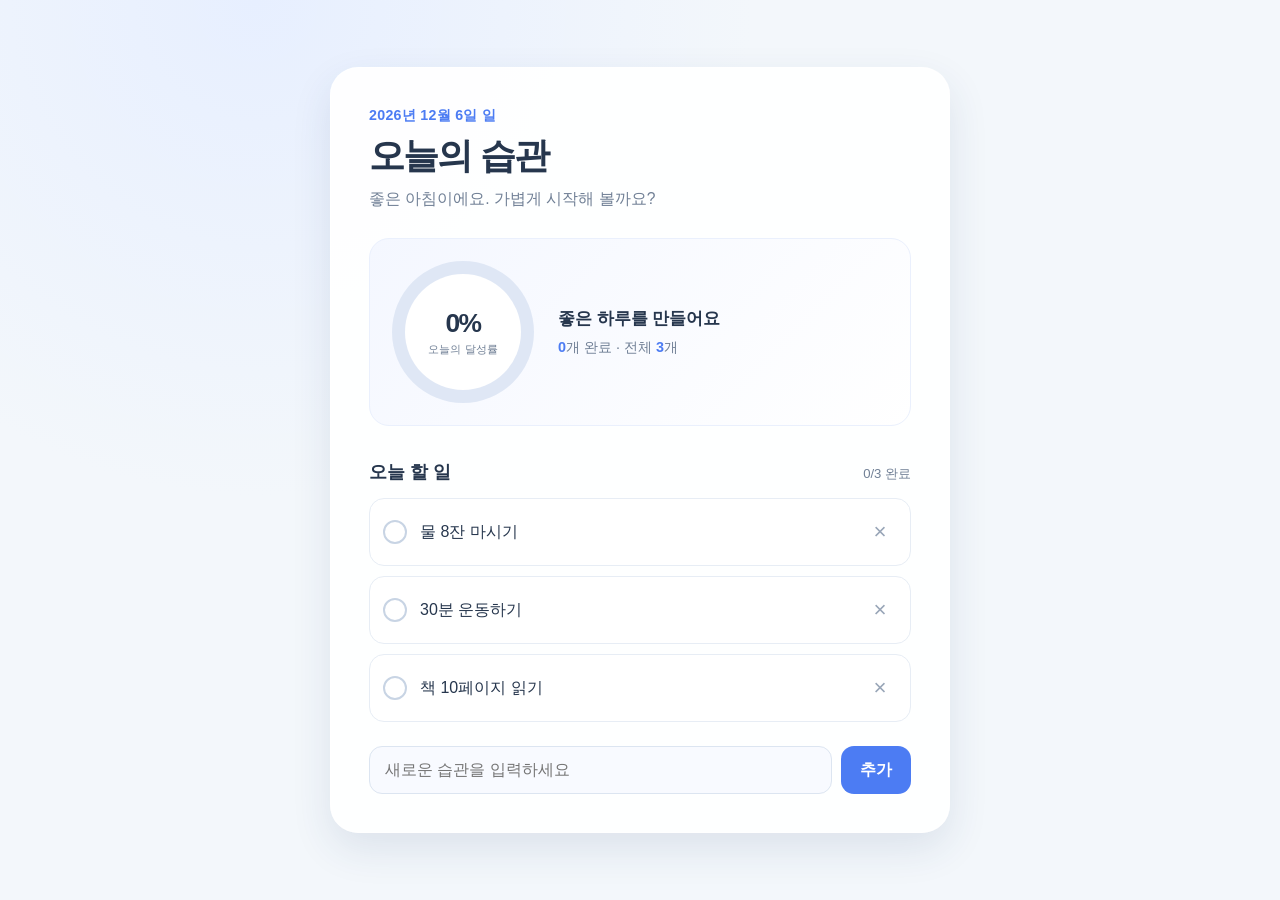
==== Week4(GenAI)/habit_app/index.html @ 5cd95c8a "habit_app 실습" ====
<!DOCTYPE html>
<html lang="ko">
<head>
  <meta charset="UTF-8" />
  <meta name="viewport" content="width=device-width, initial-scale=1.0" />
  <meta name="description" content="오늘의 습관을 기록하고 달성률을 확인하는 습관 관리 앱" />
  <title>오늘의 습관</title>
  <link rel="stylesheet" href="css/style.css" />
</head>
<body>
  <main class="app-shell">
    <section class="habit-app" aria-labelledby="app-title">
      <header class="app-header">
        <p class="eyebrow" id="today-date"></p>
        <h1 id="app-title">오늘의 습관</h1>
        <p class="greeting" id="greeting"></p>
      </header>

      <section class="progress-card" aria-labelledby="progress-title">
        <div class="progress-ring" id="progress-ring" role="img" aria-label="오늘의 달성률 0퍼센트">
          <div class="progress-center">
            <strong id="progress-percent">0%</strong>
            <span>오늘의 달성률</span>
          </div>
        </div>
        <div class="progress-copy">
          <h2 id="progress-title">좋은 하루를 만들어요</h2>
          <p><strong id="completed-count">0</strong>개 완료 · 전체 <strong id="total-count">0</strong>개</p>
        </div>
      </section>

      <section class="habits-section" aria-labelledby="habits-title">
        <div class="section-heading">
          <h2 id="habits-title">오늘 할 일</h2>
          <span id="habit-summary" aria-live="polite"></span>
        </div>
        <ul class="habit-list" id="habit-list" aria-live="polite"></ul>
        <p class="empty-message" id="empty-message" hidden>아직 습관이 없어요. 첫 습관을 추가해 보세요.</p>
      </section>

      <form class="add-form" id="add-form">
        <label class="sr-only" for="habit-input">새 습관</label>
        <input id="habit-input" type="text" maxlength="50" placeholder="새로운 습관을 입력하세요" autocomplete="off" required />
        <button type="submit" aria-label="습관 추가">추가</button>
      </form>
    </section>
  </main>
  <script src="js/app.js"></script>
</body>
</html>
---- Week4(GenAI)/habit_app/css/style.css ----
:root {
  --ink: #26364d;
  --muted: #718096;
  --surface: #ffffff;
  --background: #f3f7fb;
  --primary: #4c7cf3;
  --primary-soft: #eaf0ff;
  --success: #2fa779;
  --success-soft: #e9f8f1;
  --line: #e7edf5;
  --shadow: 0 16px 40px rgba(40, 65, 105, 0.11);
}

* { box-sizing: border-box; }

body {
  min-width: 320px;
  min-height: 100vh;
  margin: 0;
  color: var(--ink);
  font-family: "Pretendard", "Apple SD Gothic Neo", "Noto Sans KR", Arial, sans-serif;
  background: radial-gradient(circle at 20% 0%, #e7efff 0, transparent 31rem), var(--background);
}

button, input { font: inherit; }
button { cursor: pointer; }

.app-shell { display: grid; min-height: 100vh; place-items: center; padding: 32px 18px; }

.habit-app {
  width: min(100%, 620px);
  padding: 38px;
  background: rgba(255, 255, 255, 0.92);
  border: 1px solid rgba(255, 255, 255, 0.75);
  border-radius: 28px;
  box-shadow: var(--shadow);
}

.app-header { margin-bottom: 28px; }
.eyebrow { margin: 0 0 7px; color: var(--primary); font-size: 0.89rem; font-weight: 700; letter-spacing: 0.02em; }
h1, h2, p { margin-top: 0; }
h1 { margin-bottom: 8px; font-size: clamp(1.8rem, 5vw, 2.25rem); letter-spacing: -0.05em; }
.greeting { margin-bottom: 0; color: var(--muted); font-size: 0.98rem; }

.progress-card {
  display: flex;
  align-items: center;
  gap: 24px;
  padding: 22px;
  margin-bottom: 34px;
  background: linear-gradient(135deg, #f4f7ff, #fff);
  border: 1px solid #eaf0fd;
  border-radius: 20px;
}

.progress-ring {
  --progress: 0%;
  display: grid;
  flex: 0 0 auto;
  width: 142px;
  aspect-ratio: 1;
  place-items: center;
  border-radius: 50%;
  background: conic-gradient(var(--primary) var(--progress), #dfe7f5 0);
  transition: background 0.35s ease;
}

.progress-center {
  display: grid;
  width: 116px;
  aspect-ratio: 1;
  place-content: center;
  text-align: center;
  background: var(--surface);
  border-radius: 50%;
}
.progress-center strong { font-size: 1.65rem; letter-spacing: -0.06em; }
.progress-center span { margin-top: 3px; color: var(--muted); font-size: 0.7rem; }
.progress-copy h2 { margin-bottom: 8px; font-size: 1.05rem; }
.progress-copy p { margin: 0; color: var(--muted); font-size: 0.9rem; }
.progress-copy strong { color: var(--primary); }

.section-heading { display: flex; align-items: baseline; justify-content: space-between; gap: 12px; margin-bottom: 14px; }
.section-heading h2 { margin: 0; font-size: 1.12rem; }
.section-heading span { color: var(--muted); font-size: 0.82rem; }
.habit-list { display: grid; gap: 10px; padding: 0; margin: 0; list-style: none; }

.habit-item {
  display: flex;
  align-items: center;
  gap: 13px;
  min-height: 68px;
  padding: 12px 13px;
  background: var(--surface);
  border: 1px solid var(--line);
  border-radius: 15px;
  transition: 0.2s ease;
}
.habit-item:hover { transform: translateY(-1px); box-shadow: 0 6px 16px rgba(58, 76, 106, 0.07); }
.habit-item.is-done { background: var(--success-soft); border-color: #d7f0e5; }
.habit-check { position: relative; width: 24px; height: 24px; margin: 0; appearance: none; border: 2px solid #c8d4e4; border-radius: 50%; outline-offset: 3px; flex: 0 0 auto; }
.habit-check:checked { border-color: var(--success); background: var(--success); }
.habit-check:checked::after { position: absolute; top: 4px; left: 7px; width: 6px; height: 10px; content: ""; border: solid white; border-width: 0 2px 2px 0; transform: rotate(45deg); }
.habit-name { flex: 1; line-height: 1.4; word-break: break-all; }
.is-done .habit-name { color: #718579; text-decoration: line-through; }
.delete-button { width: 34px; height: 34px; color: #98a5b7; background: transparent; border: 0; border-radius: 9px; font-size: 1.4rem; line-height: 1; }
.delete-button:hover, .delete-button:focus-visible { color: #d35462; background: #fff0f1; }

.empty-message { padding: 24px 12px; margin: 0; color: var(--muted); text-align: center; border: 1px dashed #ced9e7; border-radius: 14px; }
.add-form { display: flex; gap: 9px; margin-top: 24px; }
.add-form input { min-width: 0; flex: 1; padding: 14px 15px; color: var(--ink); background: #f8faff; border: 1px solid #dce5f1; border-radius: 13px; outline: none; }
.add-form input:focus { border-color: var(--primary); box-shadow: 0 0 0 3px var(--primary-soft); }
.add-form button { padding: 0 19px; color: white; font-weight: 700; background: var(--primary); border: 0; border-radius: 13px; transition: background 0.2s ease, transform 0.2s ease; }
.add-form button:hover { background: #386ce9; transform: translateY(-1px); }
.sr-only { position: absolute; width: 1px; height: 1px; padding: 0; margin: -1px; overflow: hidden; clip: rect(0, 0, 0, 0); white-space: nowrap; border: 0; }

@media (max-width: 480px) {
  .app-shell { padding: 0; place-items: stretch; }
  .habit-app { min-height: 100vh; padding: 28px 20px; border: 0; border-radius: 0; }
  .progress-card { gap: 16px; padding: 18px; }
  .progress-ring { width: 118px; }
  .progress-center { width: 96px; }
  .progress-center strong { font-size: 1.4rem; }
  .progress-copy h2 { font-size: 0.96rem; }
  .add-form button { padding: 0 15px; }
}
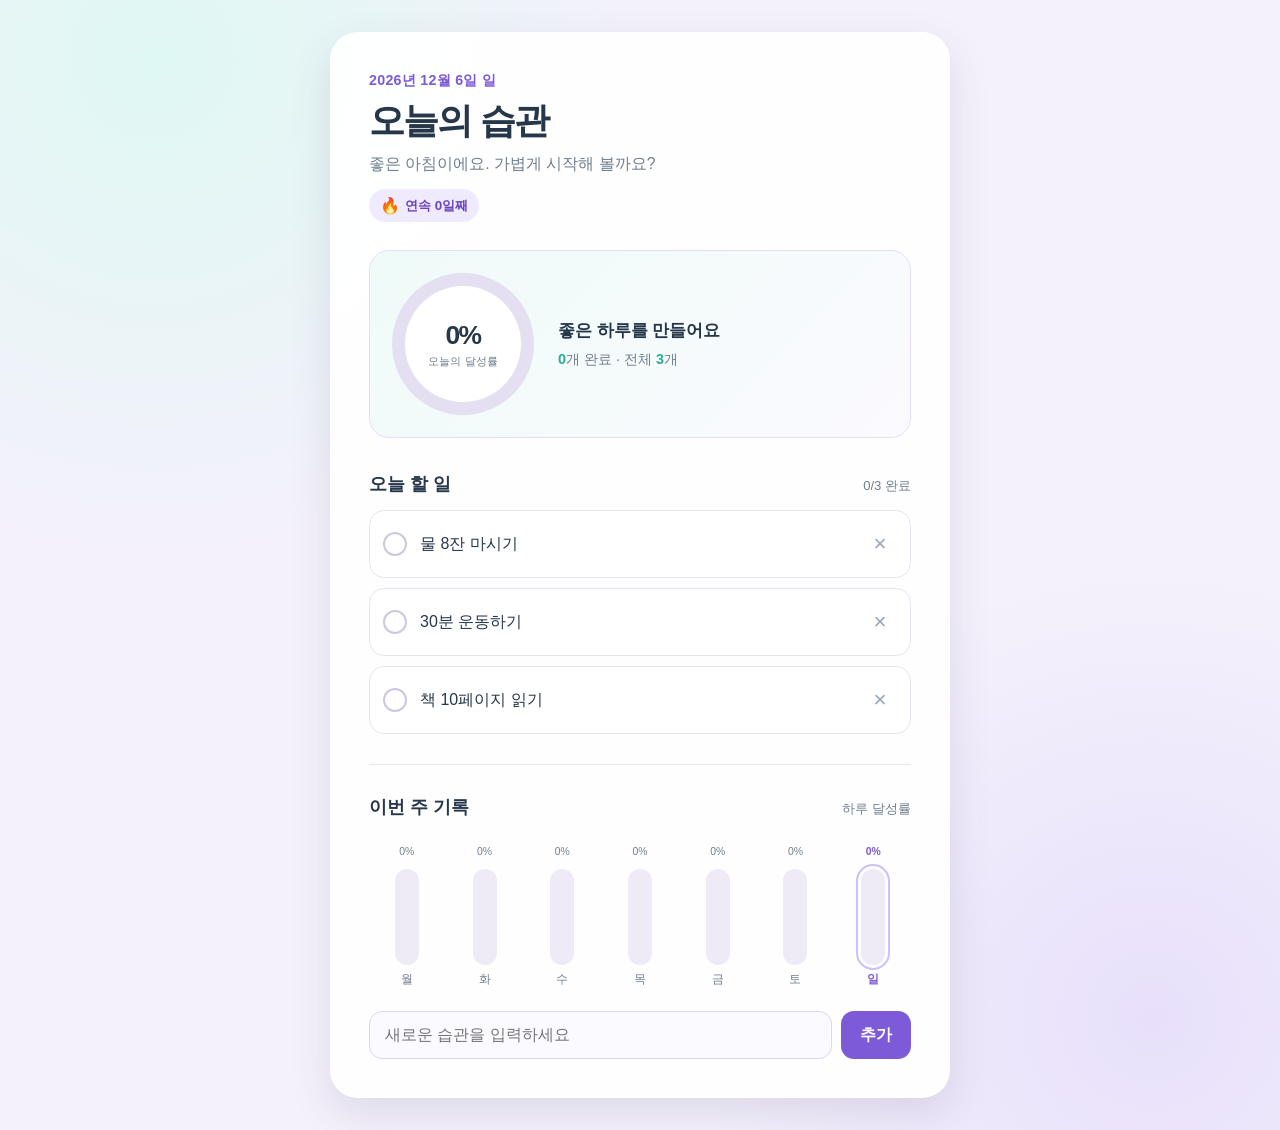
==== commit 38e42278: "habit_app 수정" ====
--- a/Week4(GenAI)/habit_app/index.html
+++ b/Week4(GenAI)/habit_app/index.html
@@ -9,11 +9,20 @@
 </head>
 <body>
   <main class="app-shell">
+    <div class="celebration" id="celebration" aria-live="polite" aria-atomic="true" hidden>
+      <div class="confetti" aria-hidden="true"></div>
+      <div class="celebration-message">
+        <span class="celebration-icon" aria-hidden="true">✦</span>
+        <strong>오늘의 습관을 모두 달성했어요!</strong>
+        <span>정말 멋져요. 내일도 함께해요.</span>
+      </div>
+    </div>
     <section class="habit-app" aria-labelledby="app-title">
       <header class="app-header">
         <p class="eyebrow" id="today-date"></p>
         <h1 id="app-title">오늘의 습관</h1>
         <p class="greeting" id="greeting"></p>
+        <p class="streak" aria-live="polite"><span aria-hidden="true">🔥</span> <strong id="streak-count">연속 0일째</strong></p>
       </header>
 
       <section class="progress-card" aria-labelledby="progress-title">
@@ -38,9 +47,17 @@
         <p class="empty-message" id="empty-message" hidden>아직 습관이 없어요. 첫 습관을 추가해 보세요.</p>
       </section>
 
+      <section class="weekly-section" aria-labelledby="weekly-title">
+        <div class="section-heading">
+          <h2 id="weekly-title">이번 주 기록</h2>
+          <span>하루 달성률</span>
+        </div>
+        <div class="weekly-chart" id="weekly-chart" role="img" aria-label="이번 주 습관 달성률"></div>
+      </section>
+
       <form class="add-form" id="add-form">
         <label class="sr-only" for="habit-input">새 습관</label>
-        <input id="habit-input" type="text" maxlength="50" placeholder="새로운 습관을 입력하세요" autocomplete="off" required />
+        <input id="habit-input" type="text" maxlength="50" placeholder="새로운 습관을 입력하세요" autocomplete="off" />
         <button type="submit" aria-label="습관 추가">추가</button>
       </form>
     </section>
--- a/Week4(GenAI)/habit_app/css/style.css
+++ b/Week4(GenAI)/habit_app/css/style.css
@@ -1,14 +1,14 @@
 :root {
-  --ink: #26364d;
-  --muted: #718096;
+  --ink: #26374a;
+  --muted: #6f7f8e;
   --surface: #ffffff;
-  --background: #f3f7fb;
-  --primary: #4c7cf3;
-  --primary-soft: #eaf0ff;
-  --success: #2fa779;
-  --success-soft: #e9f8f1;
-  --line: #e7edf5;
-  --shadow: 0 16px 40px rgba(40, 65, 105, 0.11);
+  --background: #f4f1fb;
+  --primary: #7c5ad8;
+  --primary-soft: #eee8ff;
+  --success: #29ad9a;
+  --success-soft: #e3f8f4;
+  --line: #e6e4f0;
+  --shadow: 0 16px 40px rgba(70, 58, 107, 0.13);
 }
 
 * { box-sizing: border-box; }
@@ -19,7 +19,7 @@
   margin: 0;
   color: var(--ink);
   font-family: "Pretendard", "Apple SD Gothic Neo", "Noto Sans KR", Arial, sans-serif;
-  background: radial-gradient(circle at 20% 0%, #e7efff 0, transparent 31rem), var(--background);
+  background: radial-gradient(circle at 12% 5%, #dff8f3 0, transparent 31rem), radial-gradient(circle at 90% 90%, #e8e0fb 0, transparent 28rem), var(--background);
 }
 
 button, input { font: inherit; }
@@ -41,6 +41,8 @@
 h1, h2, p { margin-top: 0; }
 h1 { margin-bottom: 8px; font-size: clamp(1.8rem, 5vw, 2.25rem); letter-spacing: -0.05em; }
 .greeting { margin-bottom: 0; color: var(--muted); font-size: 0.98rem; }
+.streak { display: inline-flex; align-items: center; gap: 5px; padding: 7px 11px; margin: 14px 0 0; color: #6945c1; font-size: 0.84rem; background: #f0eaff; border-radius: 999px; }
+.streak span { font-size: 1rem; }
 
 .progress-card {
   display: flex;
@@ -48,8 +50,8 @@
   gap: 24px;
   padding: 22px;
   margin-bottom: 34px;
-  background: linear-gradient(135deg, #f4f7ff, #fff);
-  border: 1px solid #eaf0fd;
+  background: linear-gradient(135deg, #effbf8, #fbfaff);
+  border: 1px solid #e6def8;
   border-radius: 20px;
 }
 
@@ -61,7 +63,7 @@
   aspect-ratio: 1;
   place-items: center;
   border-radius: 50%;
-  background: conic-gradient(var(--primary) var(--progress), #dfe7f5 0);
+  background: conic-gradient(var(--success) var(--progress), #e5e0f1 0);
   transition: background 0.35s ease;
 }
 
@@ -78,7 +80,7 @@
 .progress-center span { margin-top: 3px; color: var(--muted); font-size: 0.7rem; }
 .progress-copy h2 { margin-bottom: 8px; font-size: 1.05rem; }
 .progress-copy p { margin: 0; color: var(--muted); font-size: 0.9rem; }
-.progress-copy strong { color: var(--primary); }
+.progress-copy strong { color: var(--success); }
 
 .section-heading { display: flex; align-items: baseline; justify-content: space-between; gap: 12px; margin-bottom: 14px; }
 .section-heading h2 { margin: 0; font-size: 1.12rem; }
@@ -94,24 +96,48 @@
   background: var(--surface);
   border: 1px solid var(--line);
   border-radius: 15px;
-  transition: 0.2s ease;
+  transition: background-color 0.35s ease, border-color 0.35s ease, box-shadow 0.35s ease, transform 0.35s cubic-bezier(.2,.8,.2,1);
 }
 .habit-item:hover { transform: translateY(-1px); box-shadow: 0 6px 16px rgba(58, 76, 106, 0.07); }
-.habit-item.is-done { background: var(--success-soft); border-color: #d7f0e5; }
-.habit-check { position: relative; width: 24px; height: 24px; margin: 0; appearance: none; border: 2px solid #c8d4e4; border-radius: 50%; outline-offset: 3px; flex: 0 0 auto; }
+.habit-item.is-done { background: var(--success-soft); border-color: #bcebe2; box-shadow: 0 8px 18px rgba(41, 173, 154, 0.12); animation: complete-card 0.48s cubic-bezier(.2,.9,.3,1); }
+.habit-check { position: relative; width: 24px; height: 24px; margin: 0; appearance: none; border: 2px solid #cfc7df; border-radius: 50%; outline-offset: 3px; flex: 0 0 auto; transition: background-color 0.25s ease, border-color 0.25s ease, transform 0.25s ease; }
 .habit-check:checked { border-color: var(--success); background: var(--success); }
 .habit-check:checked::after { position: absolute; top: 4px; left: 7px; width: 6px; height: 10px; content: ""; border: solid white; border-width: 0 2px 2px 0; transform: rotate(45deg); }
 .habit-name { flex: 1; line-height: 1.4; word-break: break-all; }
-.is-done .habit-name { color: #718579; text-decoration: line-through; }
+.is-done .habit-name { color: #53877e; text-decoration: line-through; transition: color 0.25s ease; }
 .delete-button { width: 34px; height: 34px; color: #98a5b7; background: transparent; border: 0; border-radius: 9px; font-size: 1.4rem; line-height: 1; }
 .delete-button:hover, .delete-button:focus-visible { color: #d35462; background: #fff0f1; }
 
 .empty-message { padding: 24px 12px; margin: 0; color: var(--muted); text-align: center; border: 1px dashed #ced9e7; border-radius: 14px; }
+.weekly-section { padding-top: 30px; margin-top: 30px; border-top: 1px solid var(--line); }
+.weekly-chart { display: grid; grid-template-columns: repeat(7, 1fr); align-items: end; gap: 8px; height: 154px; padding: 10px 3px 0; }
+.week-day { display: grid; grid-template-rows: 1fr auto auto; align-items: end; justify-items: center; gap: 7px; height: 100%; color: var(--muted); font-size: 0.72rem; }
+.week-rate { min-height: 16px; font-size: 0.65rem; }
+.week-bar-track { display: flex; align-items: end; width: min(100%, 24px); height: 96px; background: #eeeaf6; border-radius: 999px; overflow: hidden; }
+.week-bar { width: 100%; height: var(--rate); min-height: 0; background: linear-gradient(180deg, #8c6ce0, #3db9a7); border-radius: inherit; transition: height 0.45s cubic-bezier(.2,.8,.2,1); }
+.week-day.is-today { color: var(--primary); font-weight: 700; }
+.week-day.is-today .week-bar-track { outline: 2px solid #cfbffc; outline-offset: 3px; }
+.week-day.is-today .week-bar { box-shadow: 0 0 12px rgba(64, 179, 163, 0.35); }
 .add-form { display: flex; gap: 9px; margin-top: 24px; }
-.add-form input { min-width: 0; flex: 1; padding: 14px 15px; color: var(--ink); background: #f8faff; border: 1px solid #dce5f1; border-radius: 13px; outline: none; }
+.add-form input { min-width: 0; flex: 1; padding: 14px 15px; color: var(--ink); background: #fbfaff; border: 1px solid #ddd6ed; border-radius: 13px; outline: none; }
 .add-form input:focus { border-color: var(--primary); box-shadow: 0 0 0 3px var(--primary-soft); }
 .add-form button { padding: 0 19px; color: white; font-weight: 700; background: var(--primary); border: 0; border-radius: 13px; transition: background 0.2s ease, transform 0.2s ease; }
-.add-form button:hover { background: #386ce9; transform: translateY(-1px); }
+.add-form button:hover { background: #6846c2; transform: translateY(-1px); }
+.add-form.is-invalid input { border-color: #d85c78; animation: shake 0.32s ease-in-out; }
+
+.celebration { position: fixed; z-index: 10; inset: 0; display: grid; place-items: center; padding: 24px; pointer-events: none; overflow: hidden; }
+.celebration[hidden] { display: none; }
+.celebration-message { position: relative; z-index: 1; display: grid; justify-items: center; gap: 9px; max-width: 330px; padding: 25px 30px; color: #fff; text-align: center; background: linear-gradient(135deg, #35b8a5, #7957d5); border-radius: 22px; box-shadow: 0 20px 45px rgba(61, 49, 105, 0.3); animation: celebration-pop 0.5s cubic-bezier(.2,.9,.25,1); }
+.celebration-message strong { font-size: 1.08rem; }
+.celebration-message span:last-child { font-size: 0.86rem; opacity: 0.9; }
+.celebration-icon { font-size: 2rem; line-height: 1; animation: sparkle 0.9s ease-in-out infinite alternate; }
+.confetti { position: absolute; inset: 0; background-image: radial-gradient(circle, #35b8a5 0 5px, transparent 6px), radial-gradient(circle, #8a65e7 0 5px, transparent 6px), radial-gradient(circle, #ffd36e 0 4px, transparent 5px); background-size: 85px 105px, 125px 130px, 100px 90px; background-position: 8% 10%, 52% 5%, 86% 18%; animation: confetti-fall 1.8s ease-out forwards; }
+
+@keyframes complete-card { 0% { transform: scale(1); } 45% { transform: scale(1.025); } 100% { transform: scale(1); } }
+@keyframes shake { 25% { transform: translateX(-5px); } 75% { transform: translateX(5px); } }
+@keyframes celebration-pop { from { opacity: 0; transform: scale(0.7) translateY(18px); } to { opacity: 1; transform: scale(1) translateY(0); } }
+@keyframes confetti-fall { from { opacity: 0; transform: translateY(-20px); } 18% { opacity: 1; } to { opacity: 0; transform: translateY(115vh); } }
+@keyframes sparkle { to { transform: rotate(15deg) scale(1.15); } }
 .sr-only { position: absolute; width: 1px; height: 1px; padding: 0; margin: -1px; overflow: hidden; clip: rect(0, 0, 0, 0); white-space: nowrap; border: 0; }
 
 @media (max-width: 480px) {
